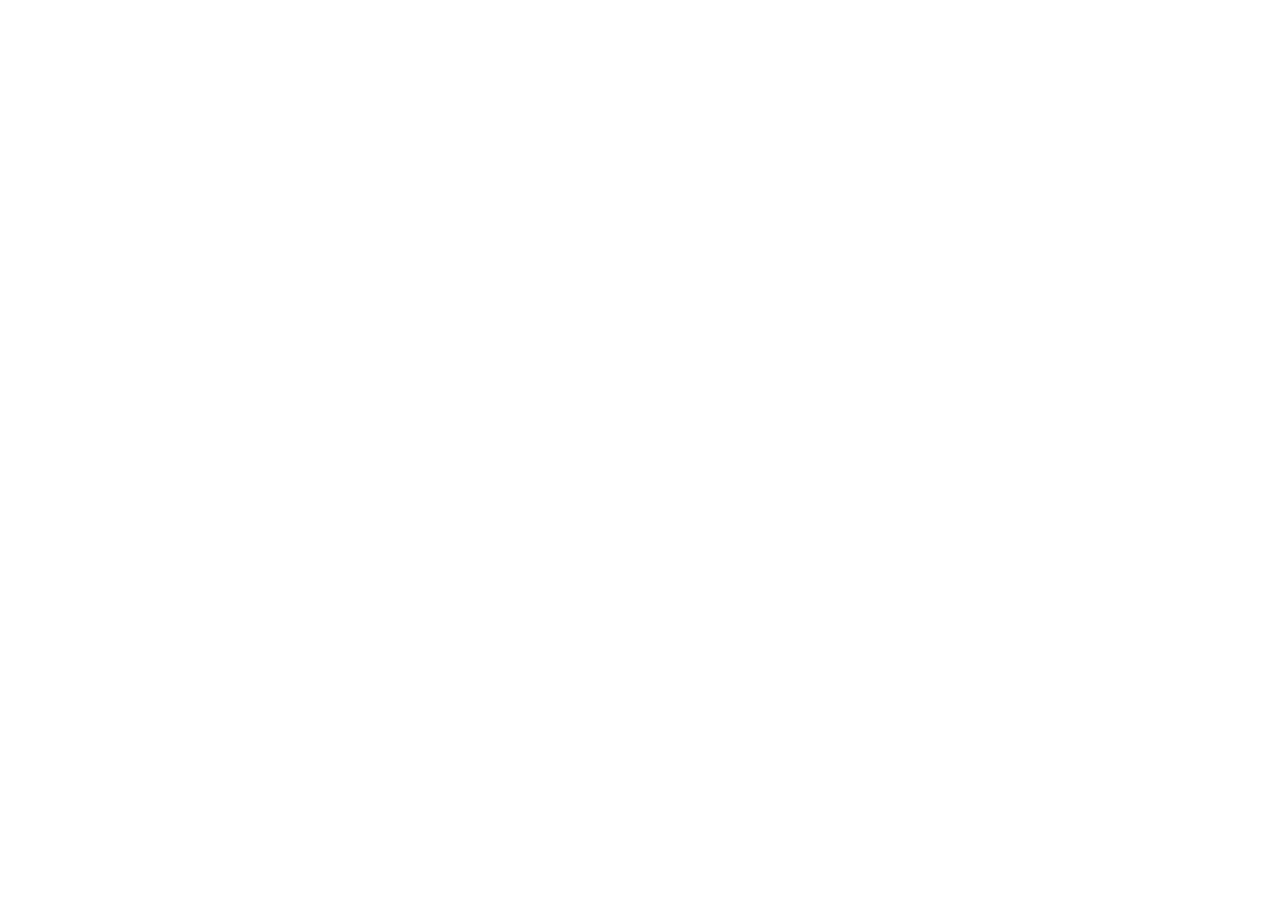
==== como-funciona.html @ 1b2fe732 "SUBIDA DE ARCHIVOS" ====
<!DOCTYPE html>
<html lang="en">
<head>
    <meta charset="UTF-8">
    <meta name="viewport" content="width=device-width, initial-scale=1.0">
    <title>Canal Etico | Como funciona</title>
    <link rel="stylesheet" href="css/style.css">
    <link rel="stylesheet" href="css/header.css">
    <link rel="stylesheet" href="css/footer.css">
</head>
<body>

    <main>
        <div id="header-container"></div>
        

        <div id="footer-container"></div>
    </main>

<script src="js/script.js"></script>
<script src="js/layout.js"></script>
</body>
</html>
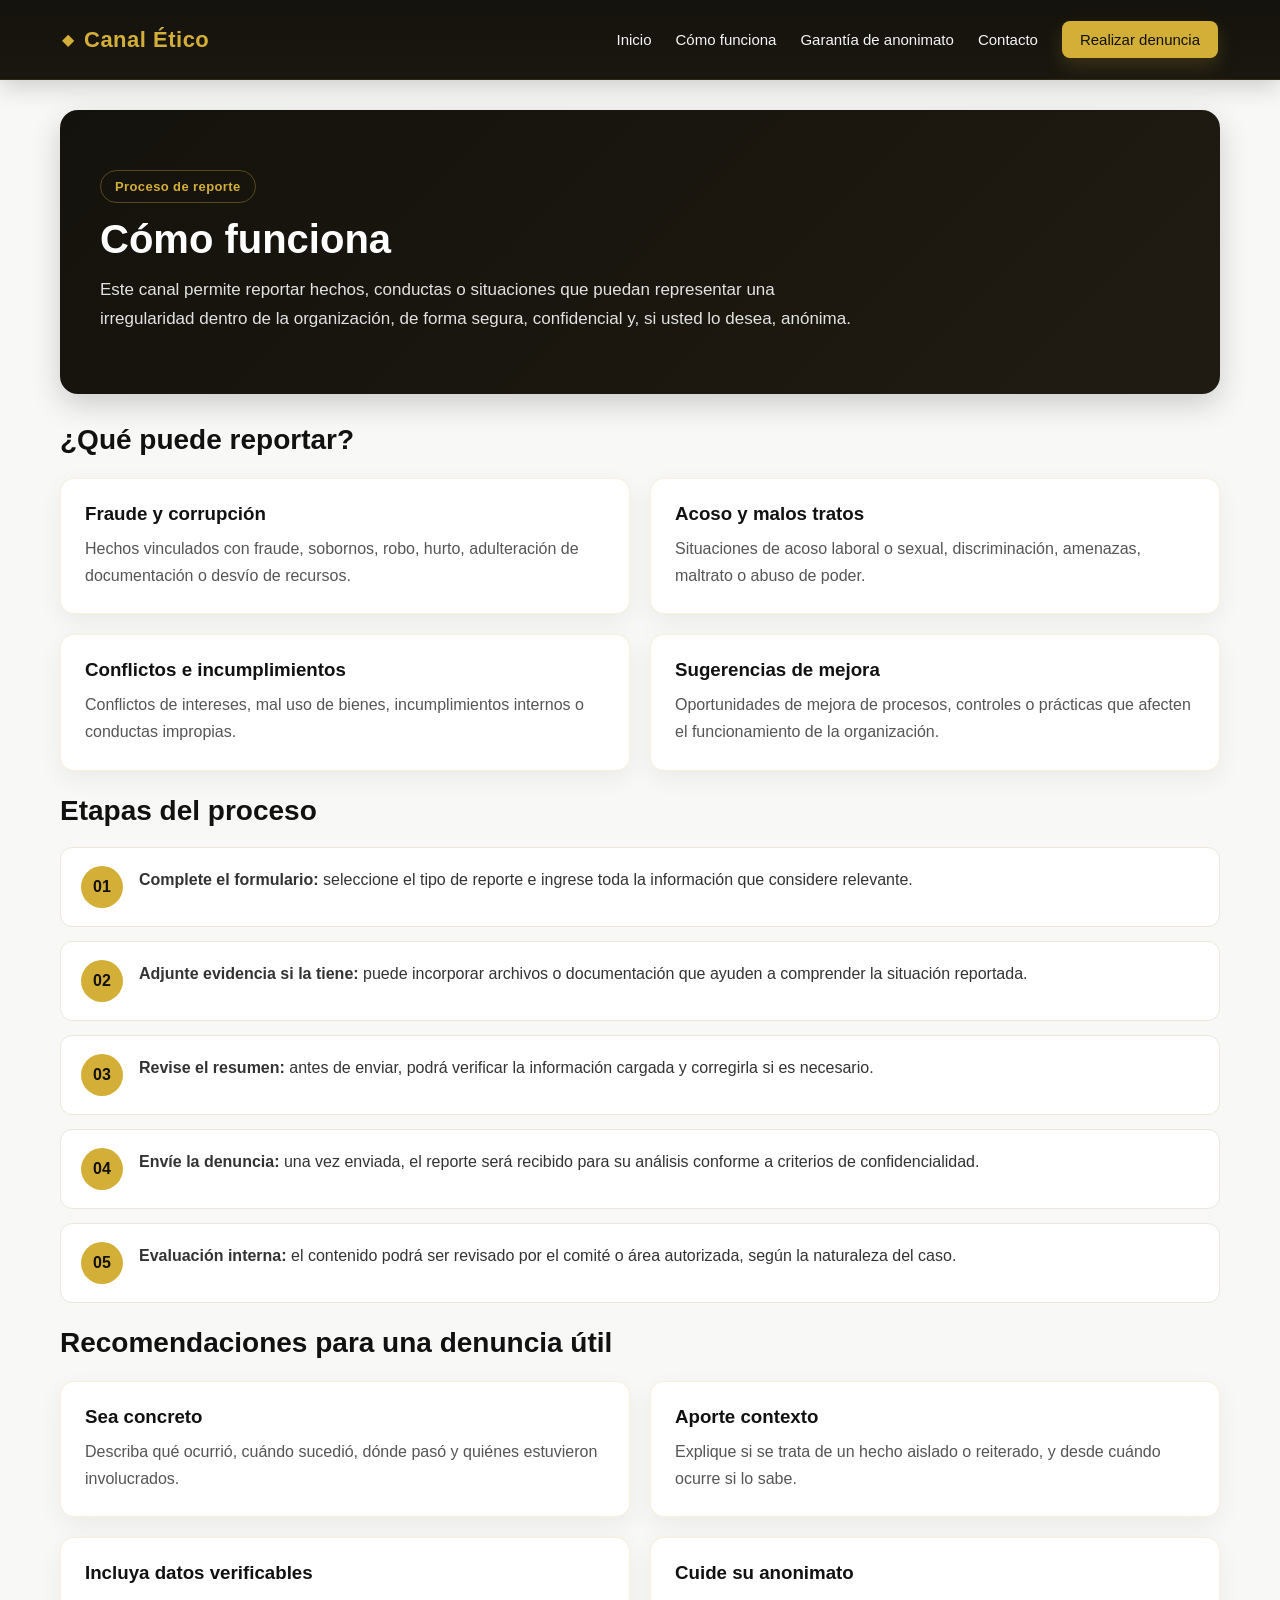
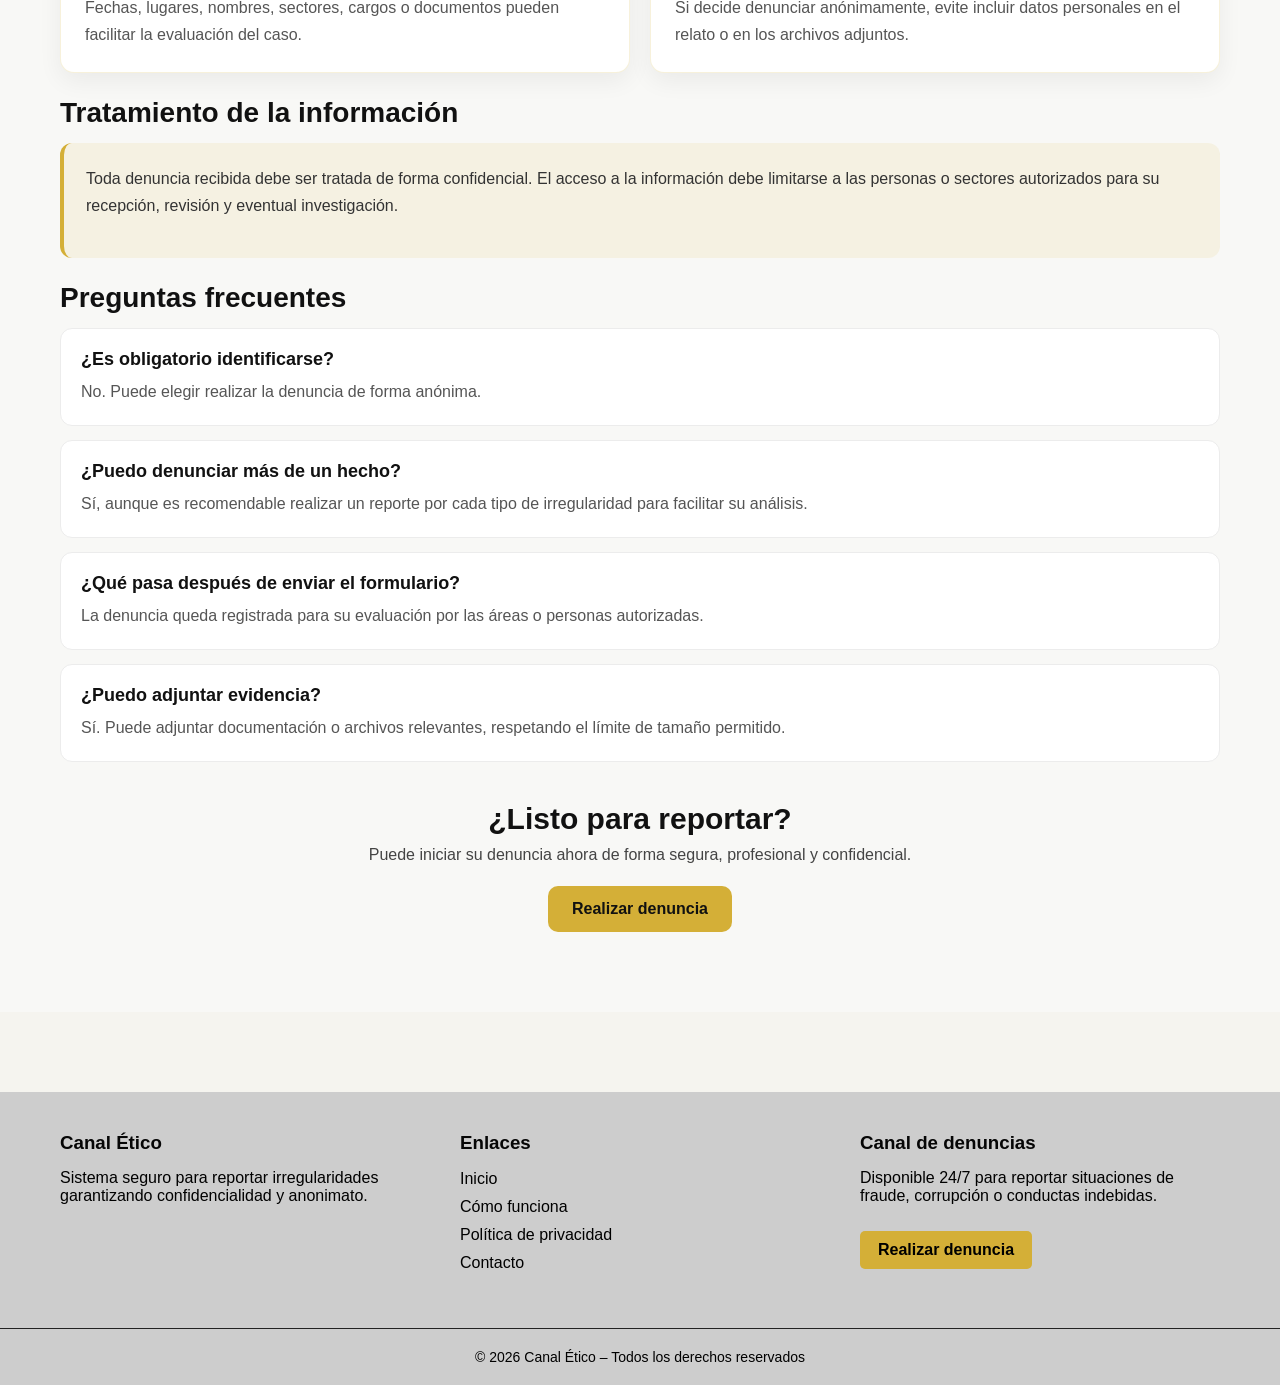
==== commit 7fa432c9: "Add files via upload" ====
--- a/como-funciona.html
+++ b/como-funciona.html
@@ -1,23 +1,156 @@
 <!DOCTYPE html>
-<html lang="en">
+<html lang="es">
 <head>
-    <meta charset="UTF-8">
-    <meta name="viewport" content="width=device-width, initial-scale=1.0">
-    <title>Canal Etico | Como funciona</title>
-    <link rel="stylesheet" href="css/style.css">
-    <link rel="stylesheet" href="css/header.css">
-    <link rel="stylesheet" href="css/footer.css">
+  <meta charset="UTF-8">
+  <title>Cómo funciona | Canal Ético</title>
+  <meta name="viewport" content="width=device-width, initial-scale=1.0">
+  <meta name="description" content="Conozca cómo funciona el Canal Ético, el proceso de recepción de denuncias y el tratamiento confidencial de la información.">
+  <link rel="stylesheet" href="css/style.css">
+  <link rel="stylesheet" href="css/header.css">
+  <link rel="stylesheet" href="css/footer.css">
+  <link rel="stylesheet" href="css/info.css">
 </head>
 <body>
 
-    <main>
-        <div id="header-container"></div>
-        
+  <div id="header-container"></div>
 
-        <div id="footer-container"></div>
-    </main>
+  <main class="info-page">
+    <section class="info-hero">
+      <div class="info-hero-content">
+        <span class="info-badge">Proceso de reporte</span>
+        <h1>Cómo funciona</h1>
+        <p>
+          Este canal permite reportar hechos, conductas o situaciones que puedan
+          representar una irregularidad dentro de la organización, de forma segura,
+          confidencial y, si usted lo desea, anónima.
+        </p>
+      </div>
+    </section>
 
-<script src="js/script.js"></script>
-<script src="js/layout.js"></script>
+    <section class="info-section">
+      <h2>¿Qué puede reportar?</h2>
+      <div class="info-grid">
+        <article class="info-card">
+          <h3>Fraude y corrupción</h3>
+          <p>Hechos vinculados con fraude, sobornos, robo, hurto, adulteración de documentación o desvío de recursos.</p>
+        </article>
+
+        <article class="info-card">
+          <h3>Acoso y malos tratos</h3>
+          <p>Situaciones de acoso laboral o sexual, discriminación, amenazas, maltrato o abuso de poder.</p>
+        </article>
+
+        <article class="info-card">
+          <h3>Conflictos e incumplimientos</h3>
+          <p>Conflictos de intereses, mal uso de bienes, incumplimientos internos o conductas impropias.</p>
+        </article>
+
+        <article class="info-card">
+          <h3>Sugerencias de mejora</h3>
+          <p>Oportunidades de mejora de procesos, controles o prácticas que afecten el funcionamiento de la organización.</p>
+        </article>
+      </div>
+    </section>
+
+    <section class="info-section">
+      <h2>Etapas del proceso</h2>
+      <div class="info-list">
+        <div class="info-list-item">
+          <span>01</span>
+          <p><strong>Complete el formulario:</strong> seleccione el tipo de reporte e ingrese toda la información que considere relevante.</p>
+        </div>
+
+        <div class="info-list-item">
+          <span>02</span>
+          <p><strong>Adjunte evidencia si la tiene:</strong> puede incorporar archivos o documentación que ayuden a comprender la situación reportada.</p>
+        </div>
+
+        <div class="info-list-item">
+          <span>03</span>
+          <p><strong>Revise el resumen:</strong> antes de enviar, podrá verificar la información cargada y corregirla si es necesario.</p>
+        </div>
+
+        <div class="info-list-item">
+          <span>04</span>
+          <p><strong>Envíe la denuncia:</strong> una vez enviada, el reporte será recibido para su análisis conforme a criterios de confidencialidad.</p>
+        </div>
+
+        <div class="info-list-item">
+          <span>05</span>
+          <p><strong>Evaluación interna:</strong> el contenido podrá ser revisado por el comité o área autorizada, según la naturaleza del caso.</p>
+        </div>
+      </div>
+    </section>
+
+    <section class="info-section">
+      <h2>Recomendaciones para una denuncia útil</h2>
+      <div class="info-grid">
+        <article class="info-card">
+          <h3>Sea concreto</h3>
+          <p>Describa qué ocurrió, cuándo sucedió, dónde pasó y quiénes estuvieron involucrados.</p>
+        </article>
+
+        <article class="info-card">
+          <h3>Aporte contexto</h3>
+          <p>Explique si se trata de un hecho aislado o reiterado, y desde cuándo ocurre si lo sabe.</p>
+        </article>
+
+        <article class="info-card">
+          <h3>Incluya datos verificables</h3>
+          <p>Fechas, lugares, nombres, sectores, cargos o documentos pueden facilitar la evaluación del caso.</p>
+        </article>
+
+        <article class="info-card">
+          <h3>Cuide su anonimato</h3>
+          <p>Si decide denunciar anónimamente, evite incluir datos personales en el relato o en los archivos adjuntos.</p>
+        </article>
+      </div>
+    </section>
+
+    <section class="info-section">
+      <h2>Tratamiento de la información</h2>
+      <div class="info-highlight">
+        <p>
+          Toda denuncia recibida debe ser tratada de forma confidencial. El acceso
+          a la información debe limitarse a las personas o sectores autorizados para
+          su recepción, revisión y eventual investigación.
+        </p>
+      </div>
+    </section>
+
+    <section class="info-section">
+      <h2>Preguntas frecuentes</h2>
+
+      <div class="faq-item">
+        <h3>¿Es obligatorio identificarse?</h3>
+        <p>No. Puede elegir realizar la denuncia de forma anónima.</p>
+      </div>
+
+      <div class="faq-item">
+        <h3>¿Puedo denunciar más de un hecho?</h3>
+        <p>Sí, aunque es recomendable realizar un reporte por cada tipo de irregularidad para facilitar su análisis.</p>
+      </div>
+
+      <div class="faq-item">
+        <h3>¿Qué pasa después de enviar el formulario?</h3>
+        <p>La denuncia queda registrada para su evaluación por las áreas o personas autorizadas.</p>
+      </div>
+
+      <div class="faq-item">
+        <h3>¿Puedo adjuntar evidencia?</h3>
+        <p>Sí. Puede adjuntar documentación o archivos relevantes, respetando el límite de tamaño permitido.</p>
+      </div>
+    </section>
+
+    <section class="info-cta">
+      <h2>¿Listo para reportar?</h2>
+      <p>Puede iniciar su denuncia ahora de forma segura, profesional y confidencial.</p>
+      <a href="index.html" class="btn-info-cta">Realizar denuncia</a>
+    </section>
+  </main>
+
+  <div id="footer-container"></div>
+
+  <script src="js/layout.js"></script>
 </body>
 </html>
--- a/css/style.css
+++ b/css/style.css
@@ -0,0 +1,478 @@
+@import url(header.css);
+
+*,
+*::before,
+*::after{
+  box-sizing:border-box;
+}
+
+html,
+body{
+  min-height:100vh;
+}
+
+body{
+  margin:0;
+  background:#f5f4ef;
+  color:#1a1a1a;
+  font-family:Arial, sans-serif;
+  display:flex;
+  flex-direction:column;
+}
+
+.contenido{
+  flex:1;
+}
+
+h1,
+h2,
+h3,
+h4,
+p{
+  margin-top:0;
+}
+
+.form-container{
+  max-width:760px;
+  margin:120px auto 80px;
+  padding:40px;
+  background:#ffffff;
+  border:1px solid rgba(212,175,55,.18);
+  border-radius:18px;
+  box-shadow:0 14px 40px rgba(0,0,0,.10);
+}
+
+.form-title{
+  text-align:center;
+  margin-bottom:30px;
+}
+
+.form-title h1{
+  color:#111;
+  font-size:30px;
+  margin-bottom:10px;
+}
+
+.form-title p{
+  color:#4a4a4a;
+  font-size:15px;
+  line-height:1.6;
+}
+
+.step{
+  display:none;
+  flex-direction:column;
+  gap:18px;
+}
+
+.step.active{
+  display:flex;
+  animation:fadeIn .35s ease;
+}
+
+.step-description{
+  color:#555;
+  line-height:1.6;
+}
+
+@keyframes fadeIn{
+  from{
+    opacity:0;
+    transform:translateY(10px);
+  }
+  to{
+    opacity:1;
+    transform:translateY(0);
+  }
+}
+
+label{
+  font-size:14px;
+  font-weight:600;
+  color:#1f1f1f;
+}
+
+input,
+select,
+textarea{
+  width:100%;
+  background:#fff;
+  border:1px solid #d9d9d9;
+  padding:13px 14px;
+  border-radius:10px;
+  color:#111;
+  font-size:14px;
+  transition:border-color .2s, box-shadow .2s, transform .2s;
+}
+
+input:focus,
+textarea:focus,
+select:focus{
+  outline:none;
+  border-color:#d4af37;
+  box-shadow:0 0 0 4px rgba(212,175,55,.16);
+}
+
+textarea{
+  resize:vertical;
+  min-height:120px;
+}
+
+.form-progress-info{
+  display:flex;
+  justify-content:flex-end;
+  margin-bottom:8px;
+}
+
+#step-indicator{
+  font-size:14px;
+  color:#666;
+  font-weight:700;
+  letter-spacing:.4px;
+}
+
+.progress-bar{
+  width:100%;
+  height:8px;
+  background:#ece8dc;
+  border-radius:999px;
+  margin-bottom:30px;
+  overflow:hidden;
+}
+
+.progress{
+  height:100%;
+  width:0%;
+  background:linear-gradient(90deg, #c9a45c, #d4af37);
+  transition:width .3s ease;
+}
+
+.radio-group{
+  display:flex;
+  flex-direction:column;
+  gap:12px;
+}
+
+.anon-warning{
+  padding:14px 16px;
+  border-radius:10px;
+  background:rgba(212,175,55,.10);
+  color:#5c4b18;
+  border:1px solid rgba(212,175,55,.25);
+  line-height:1.5;
+}
+
+.radio-option{
+  display:flex;
+  align-items:flex-start;
+  gap:10px;
+  background:#fafafa;
+  padding:14px 16px;
+  border-radius:10px;
+  border:1px solid #dfdfdf;
+  cursor:pointer;
+  transition:.2s;
+}
+
+.radio-option:hover{
+  border-color:#d4af37;
+  background:#fffdf7;
+}
+
+.radio-option input{
+  width:auto;
+  margin-top:2px;
+}
+
+.datos-personales{
+  display:none;
+  margin-top:10px;
+  flex-direction:column;
+  gap:12px;
+}
+
+.form-buttons{
+  display:flex;
+  justify-content:space-between;
+  gap:14px;
+  margin-top:50px;
+}
+
+button{
+  min-width:140px;
+  background:#d4af37;
+  color:#111;
+  border:none;
+  padding:14px 22px;
+  border-radius:10px;
+  font-weight:700;
+  cursor:pointer;
+  transition:background .2s, transform .2s, box-shadow .2s;
+}
+
+button:hover{
+  background:#bf9a2c;
+  transform:translateY(-1px);
+}
+
+#prev{
+  background:#2e2e2e;
+  color:#fff;
+}
+
+#prev:hover{
+  background:#444;
+}
+
+.error-message{
+  color:#c62828;
+  font-size:13px;
+  margin-top:6px;
+  display:block;
+}
+
+.input-error{
+  border-color:#c62828 !important;
+  box-shadow:0 0 0 4px rgba(198,40,40,.10);
+}
+
+input[type="file"]{
+  border:1px dashed #b8b8b8;
+  padding:16px;
+  cursor:pointer;
+  background:#fcfcfc;
+}
+
+.irregularidades{
+  display:grid;
+  grid-template-columns:repeat(2, minmax(0, 1fr));
+  gap:16px;
+  margin-top:10px;
+}
+
+.card-irregularidad{
+  position:relative;
+  border:1px solid rgba(201,164,92,.55);
+  border-radius:14px;
+  padding:18px;
+  cursor:pointer;
+  transition:border-color .25s, transform .25s, box-shadow .25s, background .25s;
+  background:#fff;
+}
+
+.card-irregularidad:hover{
+  border-color:#c9a45c;
+  box-shadow:0 8px 20px rgba(0,0,0,.06);
+  transform:translateY(-2px);
+}
+
+.card-irregularidad input{
+  display:none;
+}
+
+.card-content h4{
+  margin-bottom:6px;
+  font-size:16px;
+  color:#111;
+}
+
+.card-content p{
+  font-size:13px;
+  color:#666;
+  line-height:1.5;
+  margin-bottom:0;
+}
+
+.check{
+  position:absolute;
+  top:12px;
+  right:12px;
+  width:22px;
+  height:22px;
+  border-radius:50%;
+  border:2px solid #ccc;
+  background:#fff;
+}
+
+.card-irregularidad input:checked + .card-content + .check{
+  background:#c9a45c;
+  border-color:#c9a45c;
+}
+
+.card-irregularidad input:checked + .card-content + .check::after{
+  content:"✓";
+  color:#fff;
+  font-size:14px;
+  position:absolute;
+  top:50%;
+  left:50%;
+  transform:translate(-50%, -50%);
+}
+
+.pregunta-item{
+  display:flex;
+  flex-direction:column;
+  margin-bottom:10px;
+}
+
+.pregunta-label{
+  font-weight:600;
+  margin-bottom:8px;
+  line-height:1.5;
+}
+
+.pregunta-textarea{
+  min-height:120px;
+}
+
+.aviso-latter{
+  background:rgba(212,175,55,.08);
+  border-left:4px solid #d4af37;
+  padding:20px;
+  margin-top:20px;
+  border-radius:12px;
+}
+
+.aviso-item{
+  display:flex;
+  gap:14px;
+  align-items:flex-start;
+  margin-bottom:18px;
+}
+
+.aviso-item:last-child{
+  margin-bottom:0;
+}
+
+.icon{
+  font-size:20px;
+  line-height:1;
+}
+
+.aviso-item h4{
+  font-size:16px;
+  color:#8f6e12;
+  margin-bottom:6px;
+}
+
+.aviso-item p{
+  font-size:14px;
+  color:#333;
+  line-height:1.6;
+  margin-bottom:0;
+}
+
+#resumen-contenido{
+  margin-top:20px;
+  display:flex;
+  flex-direction:column;
+  gap:12px;
+}
+
+.resumen-item{
+  display:flex;
+  justify-content:space-between;
+  align-items:flex-start;
+  gap:20px;
+  padding:14px 16px;
+  border-radius:12px;
+  background:#faf9f5;
+  border:1px solid #ece7d7;
+}
+
+.resumen-label{
+  font-weight:700;
+  color:#555;
+  font-size:14px;
+}
+
+.resumen-valor{
+  color:#111;
+  font-size:14px;
+  text-align:right;
+  max-width:60%;
+  word-break:break-word;
+}
+
+.whatsapp-btn{
+  position:fixed;
+  right:20px;
+  bottom:20px;
+  z-index:999;
+}
+
+.whatsapp-btn img{
+  width:54px;
+  height:54px;
+  display:block;
+}
+
+@media (max-width:768px){
+  body{
+    overflow-x:hidden;
+  }
+
+  .form-container{
+    margin:100px 16px 60px;
+    padding:24px 18px;
+    border-radius:16px;
+  }
+
+  .form-title h1{
+    font-size:24px;
+  }
+
+  .form-title p{
+    font-size:14px;
+  }
+
+  input,
+  select,
+  textarea{
+    font-size:16px;
+    padding:14px;
+  }
+
+  .form-buttons{
+    flex-direction:column;
+    margin-top:36px;
+  }
+
+  button{
+    width:100%;
+  }
+
+  .irregularidades{
+    grid-template-columns:1fr;
+  }
+
+  .resumen-item{
+    flex-direction:column;
+    gap:8px;
+  }
+
+  .resumen-valor{
+    max-width:100%;
+    text-align:left;
+  }
+}
+
+@media (max-width:480px){
+  .form-container{
+    margin:92px 12px 50px;
+    padding:20px 14px;
+  }
+
+  .pregunta-label{
+    font-size:15px;
+  }
+
+  .pregunta-textarea{
+    min-height:110px;
+  }
+
+  .whatsapp-btn img{
+    width:48px;
+    height:48px;
+  }
+}
--- a/css/header.css
+++ b/css/header.css
@@ -0,0 +1,228 @@
+@import url(style.css);
+
+/* ================= HEADER ================= */
+
+.header{
+    position: fixed;
+    top: 0;
+    left: 0;
+    width: 100%;
+    height: 80px;
+    z-index: 1000;
+    background: linear-gradient(180deg, #14120c 0%, #1a1710 100%);
+    border-bottom: 1px solid rgba(212, 175, 55, 0.15);
+    box-shadow: 0 6px 24px rgba(0,0,0,0.18);
+    backdrop-filter: blur(10px);
+}
+
+.nav-container{
+    max-width: 1200px;
+    height: 100%;
+    margin: 0 auto;
+    padding: 0 22px;
+    display: flex;
+    align-items: center;
+    justify-content: space-between;
+    gap: 20px;
+}
+
+/* LOGO */
+
+.logo{
+    display: inline-flex;
+    align-items: center;
+    gap: 10px;
+    text-decoration: none;
+    flex-shrink: 0;
+}
+
+.logo-mark{
+    color: #d4af37;
+    font-size: 16px;
+    line-height: 1;
+}
+
+.logo-text{
+    font-size: 22px;
+    font-weight: 700;
+    letter-spacing: 0.5px;
+    color: #d4af37;
+    white-space: nowrap;
+}
+
+/* NAV */
+
+.nav{
+    display: flex;
+    align-items: center;
+    margin-left: auto;
+}
+
+.nav-menu{
+    list-style: none;
+    display: flex;
+    align-items: center;
+    gap: 24px;
+    margin: 0;
+    padding: 0;
+}
+
+.nav-menu li{
+    display: flex;
+    align-items: center;
+}
+
+.nav-menu a{
+    text-decoration: none;
+    color: #f5f5f5;
+    font-size: 15px;
+    font-weight: 500;
+    transition: color .25s ease, opacity .25s ease, transform .25s ease;
+}
+
+.nav-menu a:hover{
+    color: #d4af37;
+}
+
+.nav-menu a:not(.btn-denuncia):hover{
+    transform: translateY(-1px);
+}
+
+/* BOTÓN */
+
+.btn-denuncia{
+    display: inline-flex;
+    align-items: center;
+    justify-content: center;
+    padding: 10px 18px;
+    border-radius: 8px;
+    background: #d4af37;
+    color: #111 !important;
+    font-weight: 700;
+    box-shadow: 0 8px 18px rgba(212, 175, 55, 0.18);
+    transition: background .25s ease, transform .25s ease, box-shadow .25s ease;
+}
+
+.btn-denuncia:hover{
+    background: #b8962e;
+    transform: translateY(-1px);
+    box-shadow: 0 10px 22px rgba(212, 175, 55, 0.24);
+}
+
+/* BOTÓN HAMBURGUESA */
+
+.menu-toggle{
+    display: none;
+    border: none;
+    background: transparent;
+    color: #ffffff;
+    font-size: 30px;
+    line-height: 1;
+    cursor: pointer;
+    padding: 6px 8px;
+}
+
+/* TABLET */
+
+@media (max-width: 900px){
+    .nav-menu{
+        gap: 18px;
+    }
+
+    .nav-menu a{
+        font-size: 14px;
+    }
+
+    .btn-denuncia{
+        padding: 9px 14px;
+    }
+}
+
+/* MOBILE */
+
+@media (max-width: 768px){
+    .header{
+        height: 74px;
+    }
+
+    .nav-container{
+        padding: 0 16px;
+    }
+
+    .logo-text{
+        font-size: 20px;
+    }
+
+    .menu-toggle{
+        display: block;
+    }
+
+    .nav{
+        position: static;
+    }
+
+    .nav-menu{
+        display: none;
+        position: absolute;
+        top: 74px;
+        left: 0;
+        width: 100%;
+        background: linear-gradient(180deg, #14120c 0%, #1b1811 100%);
+        flex-direction: column;
+        align-items: stretch;
+        gap: 0;
+        padding: 14px 16px 20px;
+        border-top: 1px solid rgba(212, 175, 55, 0.12);
+        box-shadow: 0 12px 25px rgba(0,0,0,0.25);
+    }
+
+    .nav-menu.active{
+        display: flex;
+    }
+
+    .nav-menu li{
+        width: 100%;
+    }
+
+    .nav-menu a{
+        width: 100%;
+        display: block;
+        padding: 14px 12px;
+        border-bottom: 1px solid rgba(255,255,255,0.06);
+        font-size: 15px;
+    }
+
+    .nav-menu li:last-child a{
+        border-bottom: none;
+    }
+
+    .nav-menu a:not(.btn-denuncia):hover{
+        transform: none;
+        background: rgba(255,255,255,0.03);
+        border-radius: 8px;
+    }
+
+    .btn-denuncia{
+        margin-top: 10px;
+        width: 100%;
+        text-align: center;
+        padding: 14px 16px !important;
+        border-radius: 10px;
+    }
+}
+
+/* MOBILE PEQUEÑO */
+
+@media (max-width: 480px){
+    .logo-text{
+        font-size: 18px;
+    }
+
+    .menu-toggle{
+        font-size: 28px;
+    }
+
+    .nav-menu{
+        padding: 12px 14px 18px;
+    }
+}
--- a/css/footer.css
+++ b/css/footer.css
@@ -0,0 +1,99 @@
+@import url(style.css);
+/* ================= FOOTER ================= */
+
+.footer{
+
+background:#cdcdcd;
+color:rgb(0, 0, 0);
+margin-top:80px;
+width: 100%;
+font-family:  'Roboto', sans-serif;
+}
+
+.footer-container{
+
+max-width:1200px;
+margin:auto;
+display:flex;
+justify-content:space-between;
+padding:40px 20px;
+gap:40px;
+
+}
+
+.footer-column{
+
+flex:1;
+
+}
+
+.footer-column h3{
+
+color:#060606;
+margin-bottom:15px;
+
+}
+
+.footer-column ul{
+
+list-style:none;
+padding:0;
+
+}
+
+.footer-column ul li{
+
+margin-bottom:10px;
+
+}
+
+.footer-column ul a{
+
+text-decoration:none;
+color:rgb(0, 0, 0);
+
+}
+
+.footer-column ul a:hover{
+
+color:#8b6b5c;
+
+}
+
+.btn-footer{
+
+display:inline-block;
+margin-top:10px;
+background:#d4af37;
+color:black;
+padding:10px 18px;
+border-radius:5px;
+font-weight:bold;
+text-decoration:none;
+transition: 3.s;
+
+}
+
+.btn-footer:hover{
+    background: #8b6b5c;
+}
+
+.footer-bottom{
+
+text-align:center;
+padding:20px;
+border-top:1px solid #222;
+font-size:14px;
+
+}
+
+@media(max-width:900px){
+
+.footer-container{
+
+flex-direction:column;
+
+}
+}
+
+
--- a/css/info.css
+++ b/css/info.css
@@ -0,0 +1,217 @@
+@import url(style.css);
+/* ===============================
+   PAGINAS INFORMATIVAS
+================================ */
+
+.info-page{
+    padding-top: 110px;
+    padding-bottom: 80px;
+    background: #f8f8f6;
+}
+
+.info-hero{
+    max-width: 1200px;
+    margin: 0 auto 30px auto;
+    padding: 0 20px;
+}
+
+.info-hero-content{
+    background: linear-gradient(135deg, #14120c, #201b12);
+    border-radius: 18px;
+    padding: 60px 40px;
+    color: #fff;
+    box-shadow: 0 10px 30px rgba(0,0,0,0.18);
+}
+
+.info-badge{
+    display: inline-block;
+    margin-bottom: 14px;
+    padding: 8px 14px;
+    border: 1px solid rgba(212,175,55,.35);
+    border-radius: 999px;
+    color: #d4af37;
+    font-size: 13px;
+    font-weight: 700;
+    letter-spacing: .4px;
+}
+
+.info-hero-content h1{
+    margin: 0 0 14px 0;
+    font-size: 40px;
+    color: #fff;
+}
+
+.info-hero-content p{
+    margin: 0;
+    max-width: 760px;
+    font-size: 17px;
+    line-height: 1.7;
+    color: rgba(255,255,255,.88);
+}
+
+.info-section{
+    max-width: 1200px;
+    margin: 0 auto 24px auto;
+    padding: 0 20px;
+}
+
+.info-section h2{
+    font-size: 28px;
+    margin-bottom: 14px;
+    color: #111;
+}
+
+.info-section p{
+    font-size: 16px;
+    line-height: 1.7;
+    color: #333;
+}
+
+.info-grid{
+    display: grid;
+    grid-template-columns: repeat(2, 1fr);
+    gap: 20px;
+    margin-top: 22px;
+}
+
+.info-card{
+    background: #fff;
+    border: 1px solid rgba(212,175,55,.18);
+    border-radius: 14px;
+    padding: 24px;
+    box-shadow: 0 8px 24px rgba(0,0,0,.06);
+}
+
+.info-card h3{
+    margin-top: 0;
+    margin-bottom: 10px;
+    color: #111;
+}
+
+.info-card p{
+    margin: 0;
+    color: #555;
+}
+
+.info-list{
+    display: flex;
+    flex-direction: column;
+    gap: 14px;
+    margin-top: 20px;
+}
+
+.info-list-item{
+    display: flex;
+    align-items: flex-start;
+    gap: 16px;
+    background: #fff;
+    border-radius: 12px;
+    padding: 18px 20px;
+    border: 1px solid #ece7da;
+}
+
+.info-list-item span{
+    min-width: 42px;
+    height: 42px;
+    border-radius: 50%;
+    background: #d4af37;
+    color: #111;
+    display: flex;
+    align-items: center;
+    justify-content: center;
+    font-weight: 700;
+}
+
+.info-list-item p{
+    margin: 0;
+}
+
+.info-highlight{
+    background: rgba(212,175,55,.10);
+    border-left: 4px solid #d4af37;
+    padding: 22px;
+    border-radius: 12px;
+}
+
+.faq-item{
+    background: #fff;
+    border: 1px solid #ececec;
+    border-radius: 12px;
+    padding: 20px;
+    margin-top: 14px;
+}
+
+.faq-item h3{
+    margin: 0 0 8px 0;
+    font-size: 18px;
+    color: #111;
+}
+
+.faq-item p{
+    margin: 0;
+    color: #555;
+}
+
+.info-cta{
+    max-width: 1200px;
+    margin: 40px auto 0 auto;
+    padding: 0 20px;
+    text-align: center;
+}
+
+.info-cta h2{
+    font-size: 30px;
+    margin-bottom: 10px;
+    color: #111;
+}
+
+.info-cta p{
+    margin-bottom: 22px;
+    color: #444;
+}
+
+.btn-info-cta{
+    display: inline-block;
+    text-decoration: none;
+    background: #d4af37;
+    color: #111;
+    font-weight: 700;
+    padding: 14px 24px;
+    border-radius: 10px;
+    transition: .25s;
+}
+
+.btn-info-cta:hover{
+    background: #b8962e;
+    transform: translateY(-1px);
+}
+
+@media (max-width: 768px){
+    .info-page{
+        padding-top: 95px;
+    }
+
+    .info-hero-content{
+        padding: 34px 22px;
+    }
+
+    .info-hero-content h1{
+        font-size: 30px;
+    }
+
+    .info-hero-content p{
+        font-size: 15px;
+    }
+
+    .info-section h2{
+        font-size: 24px;
+    }
+
+    .info-grid{
+        grid-template-columns: 1fr;
+    }
+
+    .info-list-item{
+        padding: 16px;
+    }
+}
